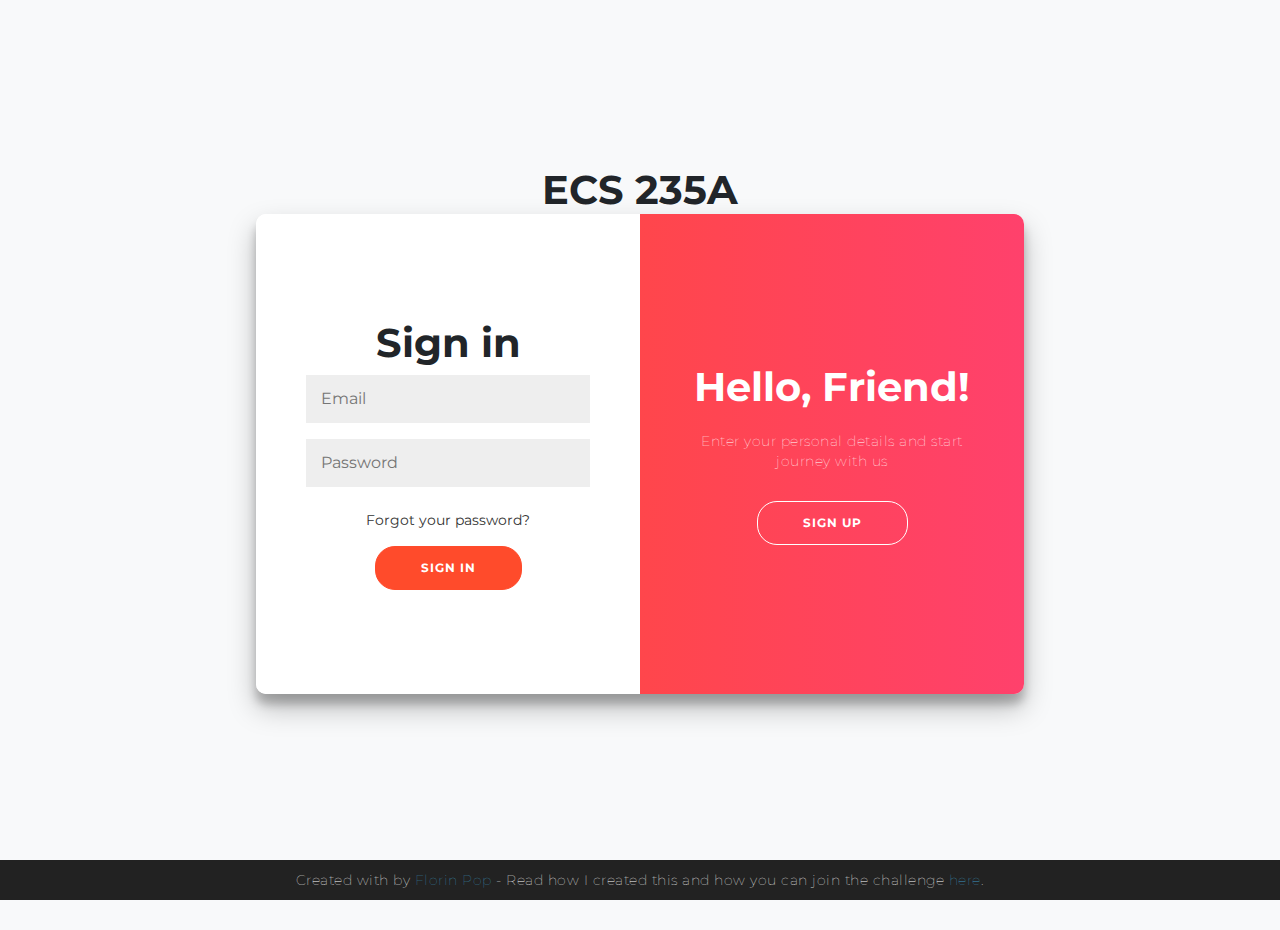
==== templates/index.html @ cc0d286d "Add files via upload" ====
<!doctype html>
<html lang="en" data-bs-theme="auto">
  <head><script>
    document.addEventListener('DOMContentLoaded', () => {
    const signUpButton = document.getElementById('signUp');
    const signInButton = document.getElementById('signIn');
    const container = document.getElementById('container');

signUpButton.addEventListener('click', () => {
  container.classList.add("right-panel-active");
  
// Get user input
        /*const name = document.getElementById('name').value;
        const email = document.getElementById('email').value;
        const password = document.getElementById('password').value;

        // Basic validation (you should add more robust validation)
        if (!name || !email || !password) {
            alert('Please fill in all fields.');
            return;
        } */

        // Mock server request (replace with actual AJAX or fetch call)
        // Here, we're assuming a successful sign-up
        // alert(`User ${name} signed up successfully!`);

        // Clear the form fields (optional)
        //signUpForm.reset();
	
});

signInButton.addEventListener('click', () => {
	container.classList.remove("right-panel-active");
});
});
  </script>

    <meta charset="utf-8">
    <meta name="viewport" content="width=device-width, initial-scale=1">
    <meta name="description" content="">
    <meta name="author" content="Mark Otto, Jacob Thornton, and Bootstrap contributors">
    <meta name="generator" content="Hugo 0.118.2">
    <title>Signin Template · Bootstrap v5.3</title>

<link href="/static/css/bootstrap.min.css" rel="stylesheet" integrity="sha384-T3c6CoIi6uLrA9TneNEoa7RxnatzjcDSCmG1MXxSR1GAsXEV/Dwwykc2MPK8M2HN" crossorigin="anonymous">


    
    <!-- Custom styles for this template -->
    <link href="/static/css/signin.css" rel="stylesheet">
  </head>
  <body class="d-flex align-items-center py-4 bg-body-tertiary">
    <h1>ECS 235A</h1>
<div class="container" id="container">
	<div class="form-container sign-up-container">
		<form action="#">
			<h1>Create Account</h1>
			<input type="text" id="name" placeholder="Name" />
			<input type="email" id="email" placeholder="Email" />
			<input type="password" id="password" placeholder="Password" />
			<button type="button" id="signUpButton">Sign Up</button>
		</form>
	</div>
	<div class="form-container sign-in-container">
		<form action="#">
			<h1>Sign in</h1>
		
			<input type="email" placeholder="Email" />
			<input type="password" placeholder="Password" />
			<a href="#">Forgot your password?</a>
			<button>Sign In</button>
		</form>
	</div>
	<div class="overlay-container">
		<div class="overlay">
			<div class="overlay-panel overlay-left">
				<h1>Welcome Back!</h1>
				<p>To keep connected with us please login with your personal info</p>
				<button class="ghost" id="signIn">Sign In</button>
			</div>
			<div class="overlay-panel overlay-right">
				<h1>Hello, Friend!</h1>
				<p>Enter your personal details and start journey with us</p>
				<button class="ghost" id="signUp">Sign Up</button>
			</div>
		</div>
	</div>
</div>

<footer>
	<p>
		Created with <i class="fa fa-heart"></i> by
		<a target="_blank" href="https://florin-pop.com">Florin Pop</a>
		- Read how I created this and how you can join the challenge
		<a target="_blank" href="https://www.florin-pop.com/blog/2019/03/double-slider-sign-in-up-form/">here</a>.
	</p>
</footer>
    </body>
</html>
---- static/css/signin.css ----
@import url('https://fonts.googleapis.com/css?family=Montserrat:400,800');

* {
	box-sizing: border-box;
}

body {
	background: #f6f5f7;
	display: flex;
	justify-content: center;
	align-items: center;
	flex-direction: column;
	font-family: 'Montserrat', sans-serif;
	height: 100vh;
	margin: -20px 0 50px;
}

h1 {
	font-weight: bold;
	margin: 0;
}

h2 {
	text-align: center;
}

p {
	font-size: 14px;
	font-weight: 100;
	line-height: 20px;
	letter-spacing: 0.5px;
	margin: 20px 0 30px;
}

span {
	font-size: 12px;
}

a {
	color: #333;
	font-size: 14px;
	text-decoration: none;
	margin: 15px 0;
}

button {
	border-radius: 20px;
	border: 1px solid #FF4B2B;
	background-color: #FF4B2B;
	color: #FFFFFF;
	font-size: 12px;
	font-weight: bold;
	padding: 12px 45px;
	letter-spacing: 1px;
	text-transform: uppercase;
	transition: transform 80ms ease-in;
}

button:active {
	transform: scale(0.95);
}

button:focus {
	outline: none;
}

button.ghost {
	background-color: transparent;
	border-color: #FFFFFF;
}

form {
	background-color: #FFFFFF;
	display: flex;
	align-items: center;
	justify-content: center;
	flex-direction: column;
	padding: 0 50px;
	height: 100%;
	text-align: center;
}

input {
	background-color: #eee;
	border: none;
	padding: 12px 15px;
	margin: 8px 0;
	width: 100%;
}

.container {
	background-color: #fff;
	border-radius: 10px;
  	box-shadow: 0 14px 28px rgba(0,0,0,0.25), 
			0 10px 10px rgba(0,0,0,0.22);
	position: relative;
	overflow: hidden;
	width: 768px;
	max-width: 100%;
	min-height: 480px;
}

.form-container {
	position: absolute;
	top: 0;
	height: 100%;
	transition: all 0.6s ease-in-out;
}

.sign-in-container {
	left: 0;
	width: 50%;
	z-index: 2;
}

.container.right-panel-active .sign-in-container {
	transform: translateX(100%);
}

.sign-up-container {
	left: 0;
	width: 50%;
	opacity: 0;
	z-index: 1;
}

.container.right-panel-active .sign-up-container {
	transform: translateX(100%);
	opacity: 1;
	z-index: 5;
	animation: show 0.6s;
}

@keyframes show {
	0%, 49.99% {
		opacity: 0;
		z-index: 1;
	}
	
	50%, 100% {
		opacity: 1;
		z-index: 5;
	}
}

.overlay-container {
	position: absolute;
	top: 0;
	left: 50%;
	width: 50%;
	height: 100%;
	overflow: hidden;
	transition: transform 0.6s ease-in-out;
	z-index: 100;
}

.container.right-panel-active .overlay-container{
	transform: translateX(-100%);
}

.overlay {
	background: #FF416C;
	background: -webkit-linear-gradient(to right, #FF4B2B, #FF416C);
	background: linear-gradient(to right, #FF4B2B, #FF416C);
	background-repeat: no-repeat;
	background-size: cover;
	background-position: 0 0;
	color: #FFFFFF;
	position: relative;
	left: -100%;
	height: 100%;
	width: 200%;
  	transform: translateX(0);
	transition: transform 0.6s ease-in-out;
}

.container.right-panel-active .overlay {
  	transform: translateX(50%);
}

.overlay-panel {
	position: absolute;
	display: flex;
	align-items: center;
	justify-content: center;
	flex-direction: column;
	padding: 0 40px;
	text-align: center;
	top: 0;
	height: 100%;
	width: 50%;
	transform: translateX(0);
	transition: transform 0.6s ease-in-out;
}

.overlay-left {
	transform: translateX(-20%);
}

.container.right-panel-active .overlay-left {
	transform: translateX(0);
}

.overlay-right {
	right: 0;
	transform: translateX(0);
}

.container.right-panel-active .overlay-right {
	transform: translateX(20%);
}

.social-container {
	margin: 20px 0;
}

.social-container a {
	border: 1px solid #DDDDDD;
	border-radius: 50%;
	display: inline-flex;
	justify-content: center;
	align-items: center;
	margin: 0 5px;
	height: 40px;
	width: 40px;
}

footer {
    background-color: #222;
    color: #fff;
    font-size: 14px;
    bottom: 0;
    position: fixed;
    left: 0;
    right: 0;
    text-align: center;
    z-index: 999;
}

footer p {
    margin: 10px 0;
}

footer i {
    color: red;
}

footer a {
    color: #3c97bf;
    text-decoration: none;
}
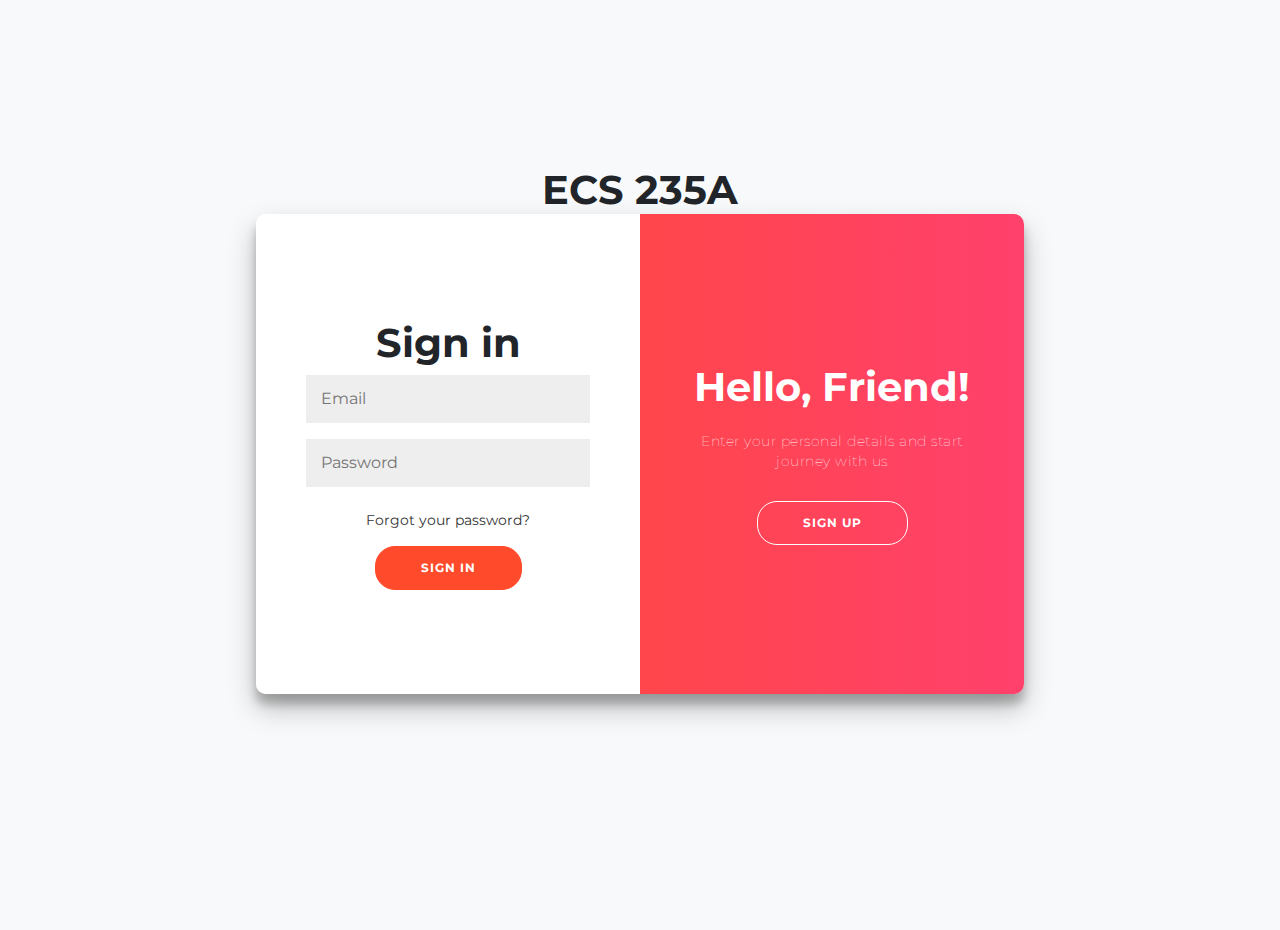
==== commit 45396bf4: "Update index.html" ====
--- a/templates/index.html
+++ b/templates/index.html
@@ -87,13 +87,6 @@
 	</div>
 </div>
 
-<footer>
-	<p>
-		Created with <i class="fa fa-heart"></i> by
-		<a target="_blank" href="https://florin-pop.com">Florin Pop</a>
-		- Read how I created this and how you can join the challenge
-		<a target="_blank" href="https://www.florin-pop.com/blog/2019/03/double-slider-sign-in-up-form/">here</a>.
-	</p>
-</footer>
+
     </body>
-</html>+</html>
